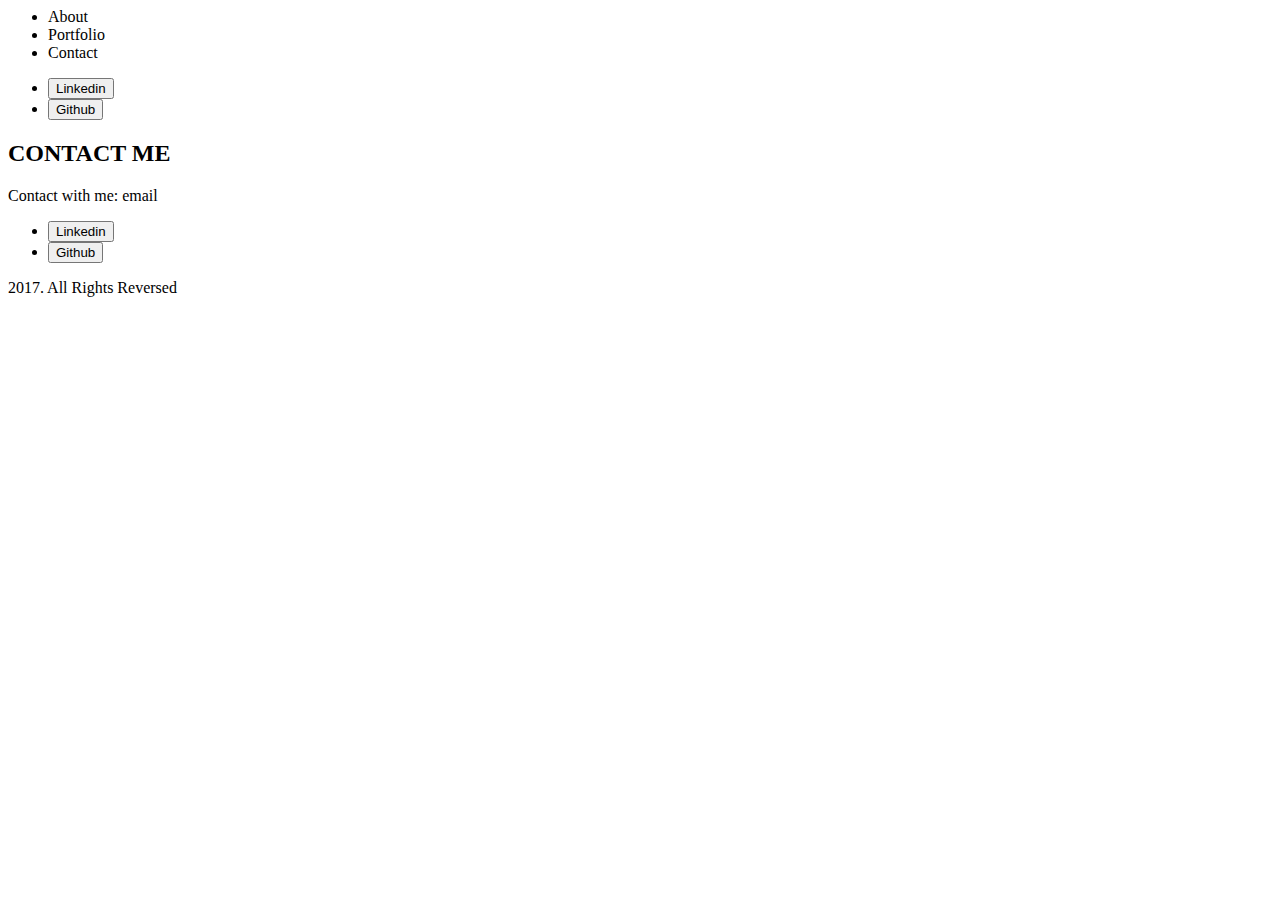
==== index.html @ dcd73041 "Создание дерева страницы" ====
<html>

<head>
<title>Portfolio</title>
<meta charset="utf-8">
</head>


<body>

<div class="menu">
    <ul>
        <li>About</li>
        <li>Portfolio</li>
        <li>Contact</li>
    </ul>
</div>

<div class="about">
    <ul>
        <li><button>Linkedin</button></li>
        <li><button>Github</button></li>
    </ul>
</div>

<div class="portfolio">
</div>

<div class="contact">
    <h2>CONTACT ME</h2>
    <div class="contact-info">
        <p>Contact with me: email</p>
        <ul>
             <li><button>Linkedin</button></li>
             <li><button>Github</button></li>
        </ul>
    </div>
</div>

<footer>2017. All Rights Reversed</footer>

</body>

</html>
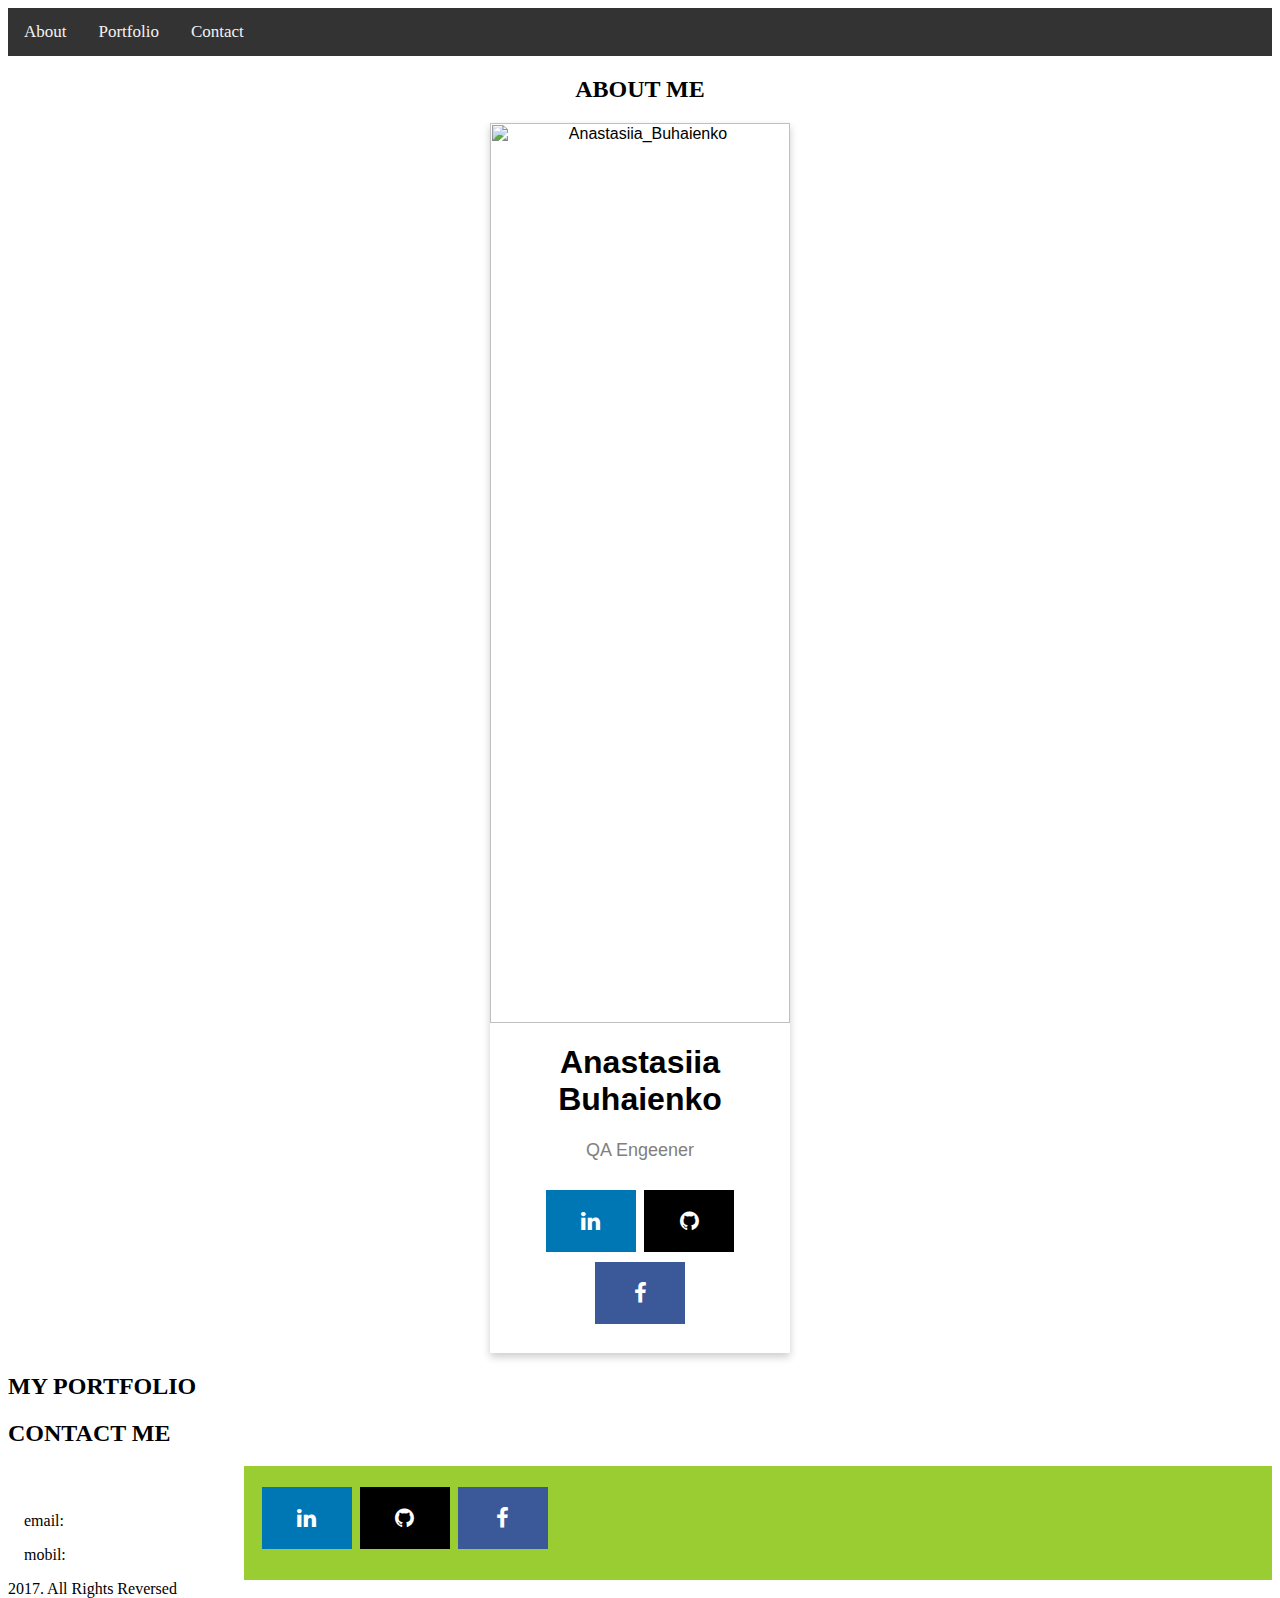
==== commit e75c9bd2: "Fix contact" ====
--- a/index.html
+++ b/index.html
@@ -1,39 +1,59 @@
 <html>
 
 <head>
-<title>Portfolio</title>
-<meta charset="utf-8">
+    <title>Portfolio</title>
+    <meta charset="utf-8">
+    <link rel="stylesheet" type="text/css" href="style.css">
+    <link rel="stylesheet" href="https://cdnjs.cloudflare.com/ajax/libs/font-awesome/4.7.0/css/font-awesome.min.css">
 </head>
 
 
 <body>
 
 <div class="menu">
-    <ul>
-        <li>About</li>
-        <li>Portfolio</li>
-        <li>Contact</li>
-    </ul>
+    <div class="topnav" id="myTopnav">
+        <a href="#about">About</a>
+        <a href="#portfolio">Portfolio</a>
+        <a href="#contact">Contact</a>
+        <a href="javascript:void(0);" class="icon" onclick="myFunction()">&#9776;</a>
+    </div>
 </div>
 
 <div class="about">
-    <ul>
-        <li><button>Linkedin</button></li>
-        <li><button>Github</button></li>
-    </ul>
+    <h2 style="text-align:center">ABOUT ME</h2>
+    <div class="card">
+        <img src="myfoto.jpg" alt="Anastasiia_Buhaienko" style="width:100%">
+        <div class="container">
+            <h1>Anastasiia Buhaienko</h1>
+            <p class="title">QA Engeener</p>
+            <div style="margin: 24px 0;">
+                <a href="#"><i class="fa fa-linkedin"></i></a>
+                <a href="#"><i class="fa fa-github"></i></a>
+                <a href="#"><i class="fa fa-facebook"></i></a>
+            </div>
+        </div>
+    </div>
 </div>
 
 <div class="portfolio">
+    <h2>MY PORTFOLIO</h2>
 </div>
 
 <div class="contact">
     <h2>CONTACT ME</h2>
-    <div class="contact-info">
-        <p>Contact with me: email</p>
-        <ul>
-             <li><button>Linkedin</button></li>
-             <li><button>Github</button></li>
-        </ul>
+    <div class="col-container">
+        <div class="col" style="background:white">
+            <p>email:</p>
+            <p>mobil:</p>
+        </div>
+
+        <div class="col" style="background:yellowgreen">
+            <!--<div style="margin: 24px 0;">-->
+                <a href="#"><i class="fa fa-linkedin"></i></a>
+                <a href="#"><i class="fa fa-github"></i></a>
+                <a href="#"><i class="fa fa-facebook"></i></a>
+            <!--</div>-->
+        </div>
     </div>
 </div>
 
--- a/style.css
+++ b/style.css
@@ -0,0 +1,123 @@
+.menu {
+    background-color: cornsilk;
+}
+
+.about {
+    background-image: ;
+}
+
+body, html {
+    height: 100%;
+}
+
+
+.fa {
+    padding: 20px;
+    font-size: 30px;
+    width: 50px;
+    text-align: center;
+    text-decoration: none;
+    margin: 5px 2px;
+}
+
+.fa:hover {
+    opacity: 0.7;
+}
+
+.fa-facebook {
+    background: #3B5998;
+    color: white;
+}
+
+.fa-linkedin {
+    background: #0077b5;
+    color: white;
+}
+
+.fa-github {
+    background: #000000;
+    color: white;
+}
+
+
+.card {
+    box-shadow: 0 4px 8px 0 rgba(0, 0, 0, 0.2);
+    max-width: 300px;
+    margin: auto;
+    text-align: center;
+    font-family: arial;
+}
+
+.container {
+    padding: 0 16px;
+}
+
+.container::after {
+    content: "";
+    clear: both;
+    display: table;
+}
+
+.title {
+    color: grey;
+    font-size: 18px;
+}
+
+button {
+    border: none;
+    outline: 0;
+    display: inline-block;
+    padding: 8px;
+    color: white;
+    background-color: #000;
+    text-align: center;
+    cursor: pointer;
+    width: 100%;
+    font-size: 18px;
+}
+
+a {
+    text-decoration: none;
+    font-size: 22px;
+    color: black;
+}
+
+
+/* Add a black background color to the top navigation */
+.topnav {
+    background-color: #333;
+    overflow: hidden;
+}
+
+/* Style the links inside the navigation bar */
+.topnav a {
+    float: left;
+    display: block;
+    color: #f2f2f2;
+    text-align: center;
+    padding: 14px 16px;
+    text-decoration: none;
+    font-size: 17px;
+}
+
+/* Change the color of links on hover */
+.topnav a:hover {
+    background-color: #ddd;
+    color: black;
+}
+
+/* Hide the link that should open and close the topnav on small screens */
+.topnav .icon {
+    display: none;
+}
+
+
+
+.col-container {
+    display: table;
+    width: 100%;
+}
+.col {
+    display: table-cell;
+    padding: 16px;
+}
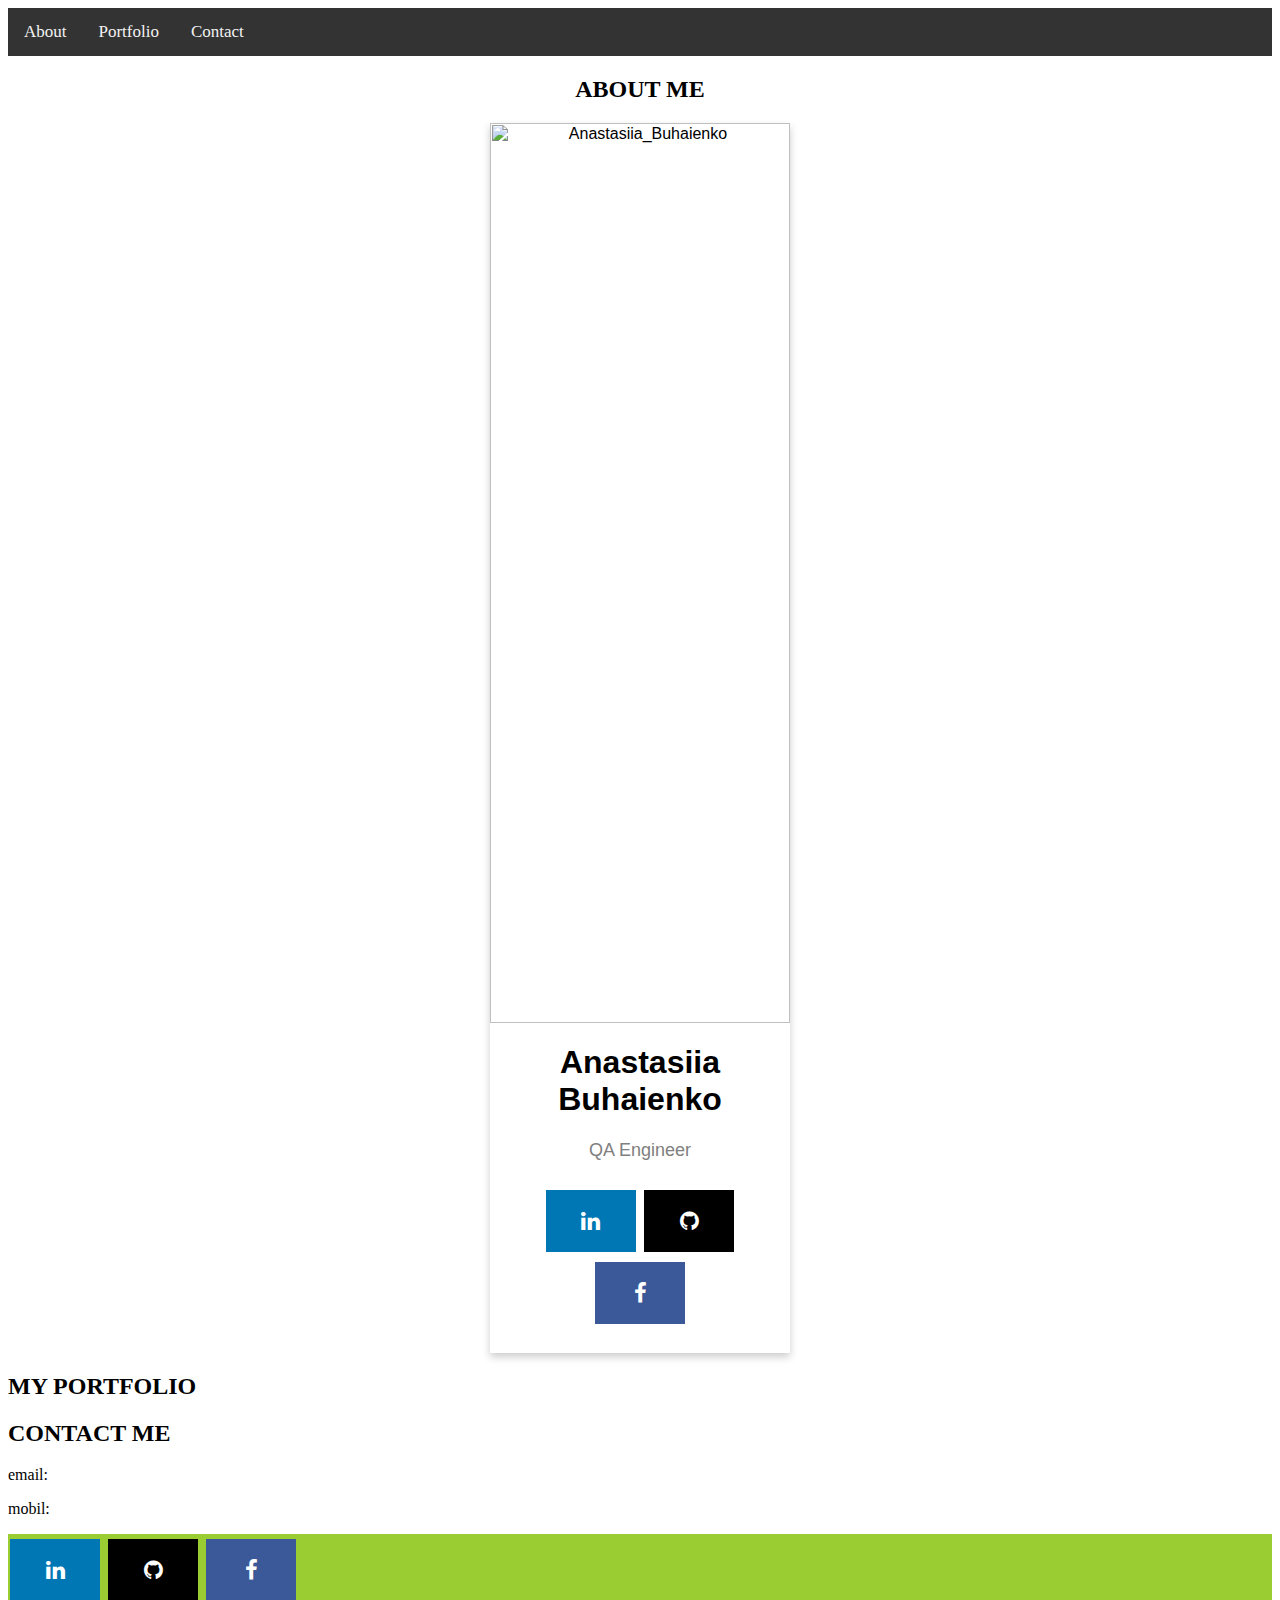
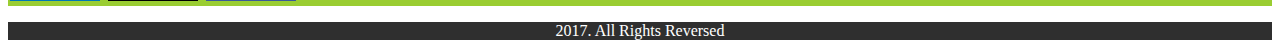
==== commit 45519527: "Правка стилей" ====
--- a/index.html
+++ b/index.html
@@ -10,6 +10,8 @@
 
 <body>
 
+
+
 <div class="menu">
     <div class="topnav" id="myTopnav">
         <a href="#about">About</a>
@@ -19,13 +21,16 @@
     </div>
 </div>
 
+
+
+
 <div class="about">
     <h2 style="text-align:center">ABOUT ME</h2>
     <div class="card">
         <img src="myfoto.jpg" alt="Anastasiia_Buhaienko" style="width:100%">
         <div class="container">
             <h1>Anastasiia Buhaienko</h1>
-            <p class="title">QA Engeener</p>
+            <p class="title">QA Engineer</p>
             <div style="margin: 24px 0;">
                 <a href="#"><i class="fa fa-linkedin"></i></a>
                 <a href="#"><i class="fa fa-github"></i></a>
@@ -35,9 +40,18 @@
     </div>
 </div>
 
+
+
+
+
+
 <div class="portfolio">
     <h2>MY PORTFOLIO</h2>
 </div>
+
+
+
+
 
 <div class="contact">
     <h2>CONTACT ME</h2>
@@ -57,8 +71,15 @@
     </div>
 </div>
 
-<footer>2017. All Rights Reversed</footer>
+
+
+
+<footer class="container-fluid bg-4 text-center">
+    <p class="text-center">2017. All Rights Reversed</p>
+</footer>
+
+
+
 
 </body>
-
 </html>
--- a/style.css
+++ b/style.css
@@ -2,84 +2,9 @@
     background-color: cornsilk;
 }
 
-.about {
-    background-image: ;
-}
 
 body, html {
     height: 100%;
-}
-
-
-.fa {
-    padding: 20px;
-    font-size: 30px;
-    width: 50px;
-    text-align: center;
-    text-decoration: none;
-    margin: 5px 2px;
-}
-
-.fa:hover {
-    opacity: 0.7;
-}
-
-.fa-facebook {
-    background: #3B5998;
-    color: white;
-}
-
-.fa-linkedin {
-    background: #0077b5;
-    color: white;
-}
-
-.fa-github {
-    background: #000000;
-    color: white;
-}
-
-
-.card {
-    box-shadow: 0 4px 8px 0 rgba(0, 0, 0, 0.2);
-    max-width: 300px;
-    margin: auto;
-    text-align: center;
-    font-family: arial;
-}
-
-.container {
-    padding: 0 16px;
-}
-
-.container::after {
-    content: "";
-    clear: both;
-    display: table;
-}
-
-.title {
-    color: grey;
-    font-size: 18px;
-}
-
-button {
-    border: none;
-    outline: 0;
-    display: inline-block;
-    padding: 8px;
-    color: white;
-    background-color: #000;
-    text-align: center;
-    cursor: pointer;
-    width: 100%;
-    font-size: 18px;
-}
-
-a {
-    text-decoration: none;
-    font-size: 22px;
-    color: black;
 }
 
 
@@ -113,11 +38,127 @@
 
 
 
-.col-container {
+/* Стили для соц кнопок */
+
+
+.fa {
+    padding: 20px;
+    font-size: 30px;
+    width: 50px;
+    text-align: center;
+    text-decoration: none;
+    margin: 5px 2px;
+}
+
+.fa:hover {
+    opacity: 0.7;
+}
+
+.fa-facebook {
+    background: #3B5998;
+    color: white;
+}
+
+.fa-linkedin {
+    background: #0077b5;
+    color: white;
+}
+
+.fa-github {
+    background: #000000;
+    color: white;
+}
+
+a {
+    text-decoration: none;
+    font-size: 22px;
+    color: black;
+}
+
+/* Стили для раздела about */
+
+.card {
+    box-shadow: 0 4px 8px 0 rgba(0, 0, 0, 0.2);
+    max-width: 300px;
+    margin: auto;
+    text-align: center;
+    font-family: arial;
+}
+
+.container {
+    padding: 0 16px;
+}
+
+.container::after {
+    content: "";
+    clear: both;
     display: table;
-    width: 100%;
 }
-.col {
-    display: table-cell;
-    padding: 16px;
+
+.title {
+    color: grey;
+    font-size: 18px;
 }
+
+/*button {*/
+    /*border: none;*/
+    /*outline: 0;*/
+    /*display: inline-block;*/
+    /*padding: 8px;*/
+    /*color: white;*/
+    /*background-color: #000;*/
+    /*text-align: center;*/
+    /*cursor: pointer;*/
+    /*width: 100%;*/
+    /*font-size: 18px;*/
+/*}*/
+
+
+
+
+/* Стиль для футера*/
+
+.text-center {
+    text-align: center;
+}
+
+.bg-4 {
+    background-color: #2f2f2f;
+    color: #ffffff;
+}
+
+
+
+
+
+
+
+
+
+
+
+
+
+/*.col-container {*/
+    /*display: table;*/
+    /*width: 100%;*/
+/*}*/
+/*.col {*/
+    /*display: table-cell;*/
+    /*padding: 16px;*/
+/
+
+.container-fluid {
+    padding-top: 30px;
+    padding-bottom: 30px;
+    margin-top: 50px;
+    /*margin-bottom: 30px;*/
+
+}
+
+
+.bg-3 {
+    background-color: #ffffff;
+    color: #555555;
+}
+
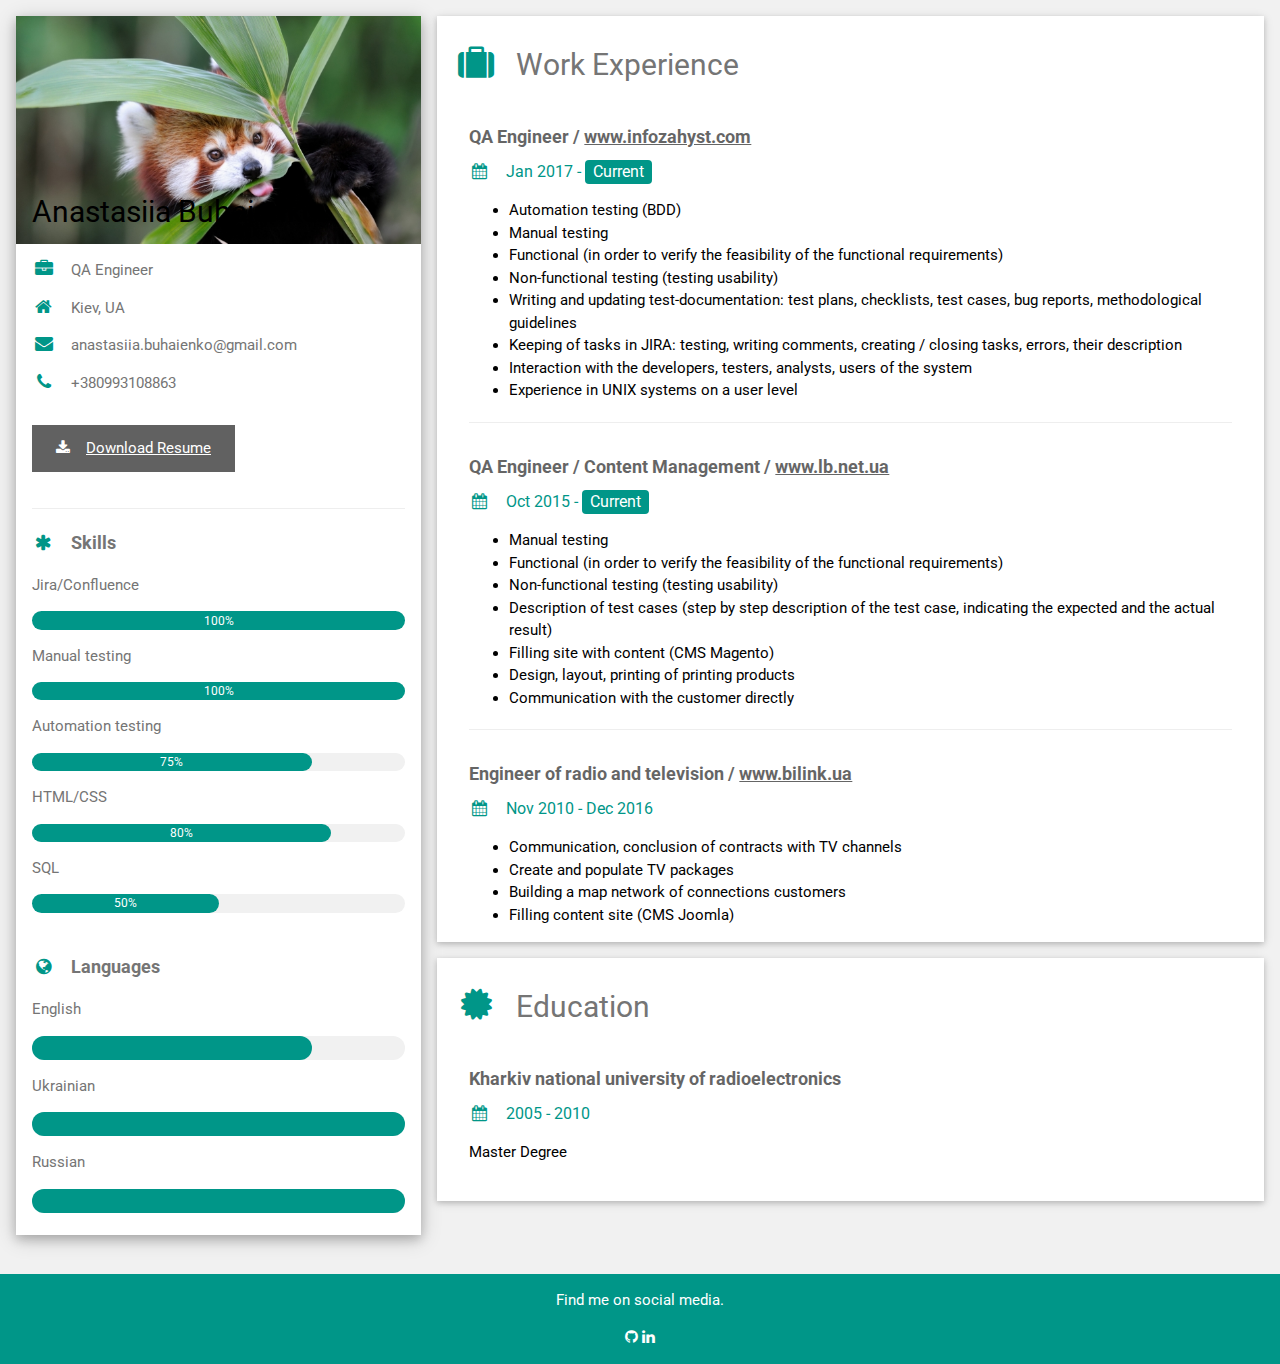
==== commit eff74679: "Delete some files" ====
--- a/index.html
+++ b/index.html
@@ -1,85 +1,176 @@
+<!DOCTYPE html>
 <html>
+<title>W3.CSS Template</title>
+<meta charset="UTF-8">
+<meta name="viewport" content="width=device-width, initial-scale=1">
+<link rel="stylesheet" href="https://www.w3schools.com/w3css/4/w3.css">
+<link rel='stylesheet' href='https://fonts.googleapis.com/css?family=Roboto'>
+<link rel="stylesheet" href="https://cdnjs.cloudflare.com/ajax/libs/font-awesome/4.7.0/css/font-awesome.min.css">
+<style>
+    html,body,h1,h2,h3,h4,h5,h6 {font-family: "Roboto", sans-serif}
+</style>
+<body class="w3-light-grey">
 
-<head>
-    <title>Portfolio</title>
-    <meta charset="utf-8">
-    <link rel="stylesheet" type="text/css" href="style.css">
-    <link rel="stylesheet" href="https://cdnjs.cloudflare.com/ajax/libs/font-awesome/4.7.0/css/font-awesome.min.css">
-</head>
+<!-- Page Container -->
+<div class="w3-content w3-margin-top" style="max-width:1400px;">
 
+    <!-- The Grid -->
+    <div class="w3-row-padding">
 
-<body>
+        <!-- Left Column -->
+        <div class="w3-third">
 
+            <div class="w3-white w3-text-grey w3-card-4">
+                <div class="w3-display-container">
+                    <img src="myfoto.jpg" style="width:100%" alt="Avatar">
+                    <div class="w3-display-bottomleft w3-container w3-text-black">
+                        <h2>Anastasiia Buhaienko</h2>
+                    </div>
+                </div>
+                <div class="w3-container">
+                    <p><i class="fa fa-briefcase fa-fw w3-margin-right w3-large w3-text-teal"></i>QA Engineer</p>
+                    <p><i class="fa fa-home fa-fw w3-margin-right w3-large w3-text-teal"></i>Kiev, UA</p>
+                    <p><i class="fa fa-envelope fa-fw w3-margin-right w3-large w3-text-teal"></i>anastasiia.buhaienko@gmail.com</p>
+                    <p><i class="fa fa-phone fa-fw w3-margin-right w3-large w3-text-teal"></i>+380993108863</p>
+                    <p>
+                        <button class="w3-button w3-dark-grey w3-padding-large w3-margin-top w3-margin-bottom">
+                        <i class="fa fa-download w3-margin-right"></i><a href="QA_Anastasiia_Buhaienko.pdf">Download Resume</a>
+                        </button>
+                    </p>
+                    <hr>
+                    <p class="w3-large"><b><i class="fa fa-asterisk fa-fw w3-margin-right w3-text-teal"></i>Skills</b></p>
+                    <p>Jira/Confluence</p>
 
+                    <div class="w3-light-grey w3-round-xlarge w3-small">
+                        <div class="w3-container w3-center w3-round-xlarge w3-teal" style="width:100%">100%</div>
+                    </div>
+                    <p>Manual testing</p>
+                    <div class="w3-light-grey w3-round-xlarge w3-small">
+                        <div class="w3-container w3-center w3-round-xlarge w3-teal" style="width:100%">100%</div>
+                    </div>
+                    <p>Automation testing</p>
+                    <div class="w3-light-grey w3-round-xlarge w3-small">
+                        <div class="w3-container w3-center w3-round-xlarge w3-teal" style="width:75%">75%</div>
+                    </div>
+                    <p>HTML/CSS</p>
+                    <div class="w3-light-grey w3-round-xlarge w3-small">
+                        <div class="w3-container w3-center w3-round-xlarge w3-teal" style="width:80%">
+                            <div class="w3-center w3-text-white">80%</div>
+                        </div>
+                    </div>
+                    <p>SQL</p>
+                    <div class="w3-light-grey w3-round-xlarge w3-small">
+                        <div class="w3-container w3-center w3-round-xlarge w3-teal" style="width:50%">50%</div>
+                    </div>
+                    <br>
 
-<div class="menu">
-    <div class="topnav" id="myTopnav">
-        <a href="#about">About</a>
-        <a href="#portfolio">Portfolio</a>
-        <a href="#contact">Contact</a>
-        <a href="javascript:void(0);" class="icon" onclick="myFunction()">&#9776;</a>
+                    <p class="w3-large w3-text-theme"><b><i class="fa fa-globe fa-fw w3-margin-right w3-text-teal"></i>Languages</b></p>
+                    <p>English</p>
+                    <div class="w3-light-grey w3-round-xlarge">
+                        <div class="w3-round-xlarge w3-teal" style="height:24px;width:75%"></div>
+                    </div>
+                    <p>Ukrainian</p>
+                    <div class="w3-light-grey w3-round-xlarge">
+                        <div class="w3-round-xlarge w3-teal" style="height:24px;width:100%"></div>
+                    </div>
+                    <p>Russian</p>
+                    <div class="w3-light-grey w3-round-xlarge">
+                        <div class="w3-round-xlarge w3-teal" style="height:24px;width:100%"></div>
+                    </div>
+                    <br>
+                </div>
+            </div><br>
+
+            <!-- End Left Column -->
+        </div>
+
+        <!-- Right Column -->
+        <div class="w3-twothird">
+
+            <div class="w3-container w3-card-2 w3-white w3-margin-bottom">
+                <h2 class="w3-text-grey w3-padding-16"><i class="fa fa-suitcase fa-fw w3-margin-right w3-xxlarge w3-text-teal"></i>Work Experience</h2>
+                <div class="w3-container">
+                    <h5 class="w3-opacity"><b>QA Engineer / <a href="https://www.infozahyst.com/">www.infozahyst.com</a></b></h5>
+                    <h6 class="w3-text-teal"><i class="fa fa-calendar fa-fw w3-margin-right"></i>Jan 2017 - <span class="w3-tag w3-teal w3-round">Current</span></h6>
+                    <ul>
+                        <li>Automation testing (BDD)</li>
+                        <li>Manual testing</li>
+                        <li>Functional (in order to verify the feasibility of the functional requirements)</li>
+                        <li>Non-functional testing (testing usability)</li>
+                        <li>Writing and updating test-documentation: test plans, checklists, test cases, bug reports, methodological guidelines</li>
+                        <li>Keeping of tasks in JIRA: testing, writing comments, creating / closing tasks, errors, their description</li>
+                        <li>Interaction with the developers, testers, analysts, users of the system</li>
+                        <li>Experience in UNIX systems on a user level</li>
+                    </ul>
+                    <hr>
+                </div>
+                <div class="w3-container">
+                    <h5 class="w3-opacity"><b>QA Engineer / Content Management / <a href="https://www.lb.net.ua/">www.lb.net.ua</a></b></h5>
+                    <h6 class="w3-text-teal"><i class="fa fa-calendar fa-fw w3-margin-right"></i>Oct 2015 - <span class="w3-tag w3-teal w3-round">Current</span></h6>
+                    <ul>
+                        <li>Manual testing</li>
+                        <li>Functional (in order to verify the feasibility of the functional requirements)</li>
+                        <li>Non-functional testing (testing usability)</li>
+                        <li>Description of test cases (step by step description of the test case, indicating the expected and the actual result)</li>
+                        <li>Filling site with content (CMS Magento)</li>
+                        <li>Design, layout, printing of printing products</li>
+                        <li>Communication with the customer directly</li>
+                    </ul>
+                    <hr>
+                </div>
+                <div class="w3-container">
+                    <h5 class="w3-opacity"><b>Engineer of radio and television / <a href="http://bilink.ua">www.bilink.ua</a></b></h5>
+                    <h6 class="w3-text-teal"><i class="fa fa-calendar fa-fw w3-margin-right"></i>Nov 2010 - Dec 2016</h6>
+                    <ul>
+                        <li>Communication, conclusion of contracts with TV channels</li>
+                        <li>Create and populate TV packages</li>
+                        <li>Building a map network of connections customers</li>
+                        <li>Filling content site (CMS Joomla)</li>
+                    </ul>
+                </div>
+            </div>
+
+            <div class="w3-container w3-card-2 w3-white">
+                <h2 class="w3-text-grey w3-padding-16"><i class="fa fa-certificate fa-fw w3-margin-right w3-xxlarge w3-text-teal"></i>Education</h2>
+                <!--<div class="w3-container">-->
+                    <!--<h5 class="w3-opacity"><b>W3Schools.com</b></h5>-->
+                    <!--<h6 class="w3-text-teal"><i class="fa fa-calendar fa-fw w3-margin-right"></i>Forever</h6>-->
+                    <!--<p>Web Development! All I need to know in one place</p>-->
+                    <!--<hr>-->
+                <!--</div>-->
+                <!--<div class="w3-container">-->
+                    <!--<h5 class="w3-opacity"><b>London Business School</b></h5>-->
+                    <!--<h6 class="w3-text-teal"><i class="fa fa-calendar fa-fw w3-margin-right"></i>2013 - 2015</h6>-->
+                    <!--<p>Master Degree</p>-->
+                    <!--<hr>-->
+                <!--</div>-->
+                <div class="w3-container">
+                    <h5 class="w3-opacity"><b>Kharkiv national university of radioelectronics</b></h5>
+                    <h6 class="w3-text-teal"><i class="fa fa-calendar fa-fw w3-margin-right"></i>2005 - 2010</h6>
+                    <p>Master Degree</p><br>
+                </div>
+            </div>
+
+            <!-- End Right Column -->
+        </div>
+
+        <!-- End Grid -->
     </div>
+
+    <!-- End Page Container -->
 </div>
 
-
-
-
-<div class="about">
-    <h2 style="text-align:center">ABOUT ME</h2>
-    <div class="card">
-        <img src="myfoto.jpg" alt="Anastasiia_Buhaienko" style="width:100%">
-        <div class="container">
-            <h1>Anastasiia Buhaienko</h1>
-            <p class="title">QA Engineer</p>
-            <div style="margin: 24px 0;">
-                <a href="#"><i class="fa fa-linkedin"></i></a>
-                <a href="#"><i class="fa fa-github"></i></a>
-                <a href="#"><i class="fa fa-facebook"></i></a>
-            </div>
-        </div>
-    </div>
-</div>
-
-
-
-
-
-
-<div class="portfolio">
-    <h2>MY PORTFOLIO</h2>
-</div>
-
-
-
-
-
-<div class="contact">
-    <h2>CONTACT ME</h2>
-    <div class="col-container">
-        <div class="col" style="background:white">
-            <p>email:</p>
-            <p>mobil:</p>
-        </div>
-
-        <div class="col" style="background:yellowgreen">
-            <!--<div style="margin: 24px 0;">-->
-                <a href="#"><i class="fa fa-linkedin"></i></a>
-                <a href="#"><i class="fa fa-github"></i></a>
-                <a href="#"><i class="fa fa-facebook"></i></a>
-            <!--</div>-->
-        </div>
-    </div>
-</div>
-
-
-
-
-<footer class="container-fluid bg-4 text-center">
-    <p class="text-center">2017. All Rights Reversed</p>
+<footer class="w3-container w3-teal w3-center w3-margin-top">
+    <p>Find me on social media.</p>
+    <!--<i class="fa fa-facebook-official w3-hover-opacity"></i>-->
+    <!--<i class="fa fa-instagram w3-hover-opacity"></i>-->
+    <!--<i class="fa fa-snapchat w3-hover-opacity"></i>-->
+    <!--<i class="fa fa-pinterest-p w3-hover-opacity"></i>-->
+    <a href="https://github.com/anastasiiabuhaienko"><i class="fa fa-github w3-hover-opacity"></i></a>
+    <a href="https://www.linkedin.com/in/%D0%B0%D0%BD%D0%B0%D1%81%D1%82%D0%B0%D1%81%D0%B8%D1%8F-%D0%B1%D1%83%D0%B3%D0%B0%D0%B5%D0%BD%D0%BA%D0%BE-776b9862/?locale=en_US"><i class="fa fa-linkedin w3-hover-opacity"></i></a>
+    <!--<p>Powered by <a href="https://www.w3schools.com/w3css/default.asp" target="_blank">Anastasiia_Buhaienko</a></p>-->
+    <p></p>
 </footer>
-
-
-
 
 </body>
 </html>
